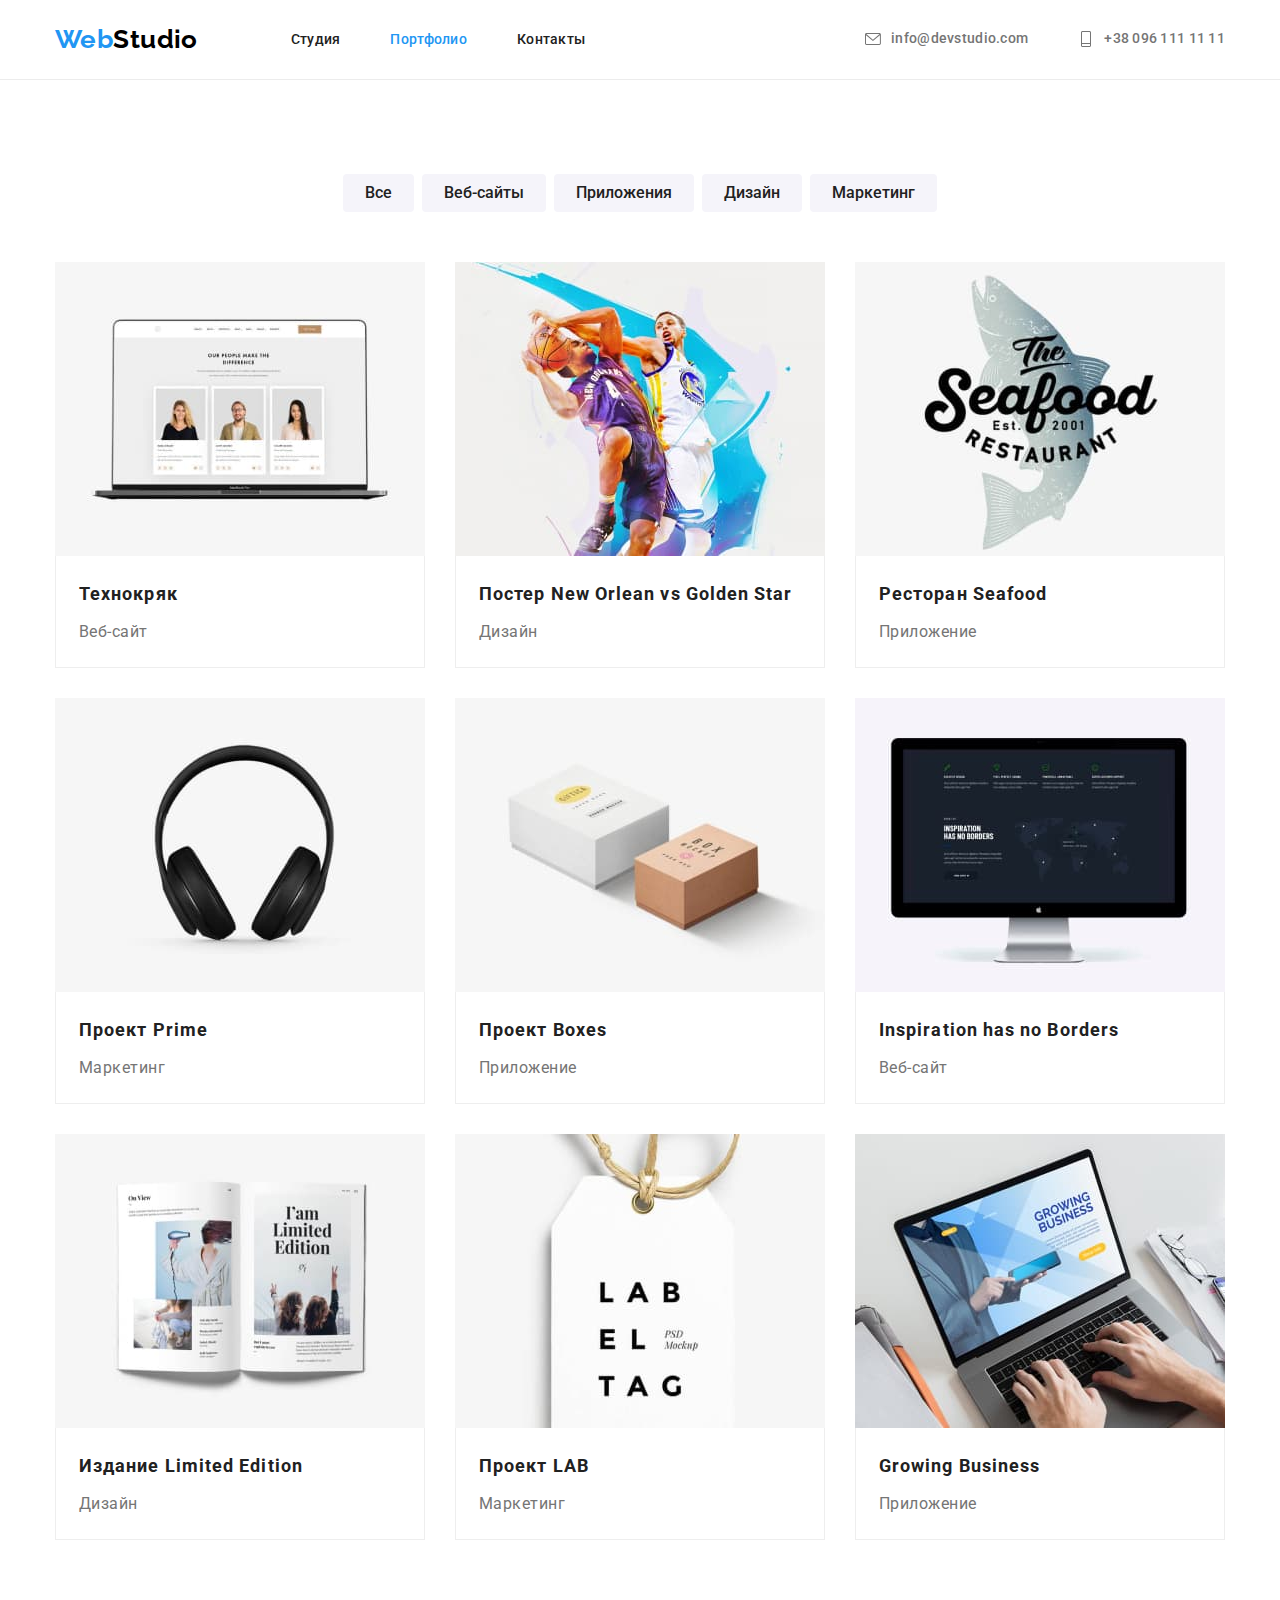
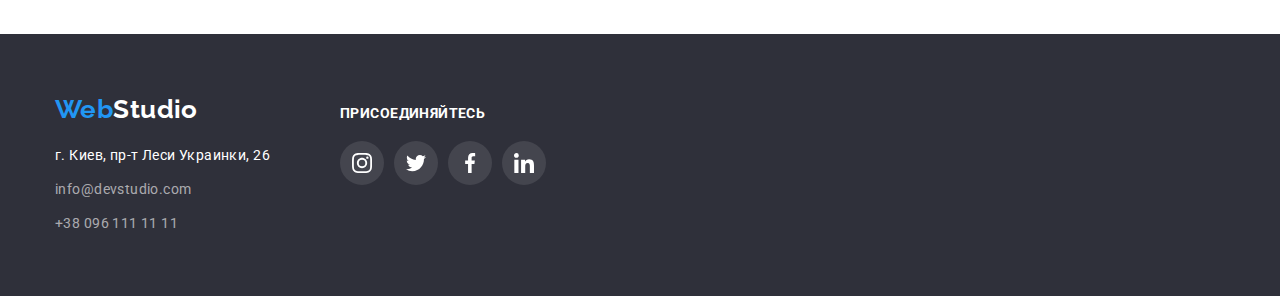
==== portfolio.html @ 7c113fb6 "Initial commit" ====
<!DOCTYPE html>
<html lang="ru">
  <head>
    <meta charset="UTF-8" />
    <meta http-equiv="X-UA-Compatible" content="IE=edge" />
    <meta name="viewport" content="width=device-width, initial-scale=1.0" />
    <title>Портфолио</title>
    <link
      rel="stylesheet"
      href="https://cdnjs.cloudflare.com/ajax/libs/modern-normalize/1.1.0/modern-normalize.min.css"
    />
    <link
      href="https://fonts.googleapis.com/css2?family=Raleway:wght@700&family=Roboto:wght@400;500;700;900&display=swap"
      rel="stylesheet"
    />
    <link rel="stylesheet" href="./css/style.css" />
  </head>
  <body>
    <!--шапка сайта-->
    <header class="hat">
      <div class="container header-container">
        <a href="" class="logo"><span>Web</span>Studio</a>
        <!--навигация-->
        <nav class="site-nav">
          <ul class="list">
            <li class="list-item">
              <a href="./index.html" class="link">Студия</a>
            </li>
            <li class="list-item">
              <a href="./portfolio.html" class="link selected-link"
                >Портфолио</a
              >
            </li>
            <li class="list-item">
              <a href="" class="link">Контакты</a>
            </li>
          </ul>
        </nav>
        <!--контакты-->
        <ul class="contacts list">
          <li class="items">
            <a href="mailto:info@devstudio.com" class="contact-link link">
              <svg class="contact-icon" width="16" height="16">
                <use href="./images/icons/symbol-defs.svg#mail"></use>
              </svg>
              info@devstudio.com</a
            >
          </li>
          <li class="items">
            <a href="tel:+380961111111" class="contact-link link">
              <svg class="contact-icon" width="16" height="16">
                <use href="./images/icons/symbol-defs.svg#phone"></use>
              </svg>
              +38 096 111 11 11</a
            >
          </li>
        </ul>
      </div>
    </header>
    <!-- уникальная секция контента-->
    <main>
      <section class="section">
        <div class="container">
          <!-- скрытый заголовок-->
          <h1 class="visually-hidden" aria-hidden="true" tabindex="-1">
            Портфолио
          </h1>
          <!-- фильтр робот-->
          <ul class="menu-list list">
            <li class="item"><button type="button" class="btm">Все</button></li>
            <li class="item">
              <button type="button" class="btm">Веб-сайты</button>
            </li>
            <li class="item">
              <button type="button" class="btm">Приложения</button>
            </li>
            <li class="item">
              <button type="button" class="btm">Дизайн</button>
            </li>
            <li class="item">
              <button type="button" class="btm">Маркетинг</button>
            </li>
          </ul>
          <!-- список робот -->
          <ul class="work-list list">
            <li class="work-item">
              <a href="" class="card link">
                <img
                  src="./images/gallery/web-site-tech.jpg"
                  alt="Cайт технохряк"
                  width="370"
                  height="294"
                />
                <div class="work-descr">
                  <h2 class="title">Технокряк</h2>
                  <p class="text">Веб-сайт</p>
                </div>
                <!-- <p class="description">Технокряк это современная площадка распространения коронавируса. Компании используют эту платформу для цифрового шпионажа и атак на защищённые сервера конкурентов.</p> -->
              </a>
            </li>
            <li class="work-item">
              <a href="" class="card link">
                <img
                  src="./images/gallery/poster.jpg"
                  alt="Постер New Orlean vs Golden Star"
                  width="370"
                  height="294"
                />
                <div class="work-descr">
                  <h2 class="title">Постер New Orlean vs Golden Star</h2>
                  <p class="text">Дизайн</p>
                </div>
                <!-- <p class="description">Технокряк это современная площадка распространения коронавируса. Компании используют эту платформу для цифрового шпионажа и атак на защищённые сервера конкурентов.</p> -->
              </a>
            </li>
            <li class="work-item">
              <a href="" class="card link">
                <img
                  src="./images/gallery/seafood.jpg"
                  alt="Ресторан Seafood"
                  width="370"
                  height="294"
                />
                <div class="work-descr">
                  <h2 class="title">Ресторан Seafood</h2>
                  <p class="text">Приложение</p>
                </div>
                <!-- <p class="description">Технокряк это современная площадка распространения коронавируса. Компании используют эту платформу для цифрового шпионажа и атак на защищённые сервера конкурентов.</p> -->
              </a>
            </li>
            <li class="work-item">
              <a href="" class="card link">
                <img
                  src="./images/gallery/prime.jpg"
                  alt="Проект прайм"
                  width="370"
                  height="294"
                />
                <div class="work-descr">
                  <h2 class="title">Проект Prime</h2>
                  <p class="text">Маркетинг</p>
                </div>
                <!-- <p class="description">Технокряк это современная площадка распространения коронавируса. Компании используют эту платформу для цифрового шпионажа и атак на защищённые сервера конкурентов.</p> -->
              </a>
            </li>
            <li class="work-item">
              <a href="" class="card link">
                <img
                  src="./images/gallery/boxes.jpg"
                  alt="Проект Boxes"
                  width="370"
                  height="294"
                />
                <div class="work-descr">
                  <h2 class="title">Проект Boxes</h2>
                  <p class="text">Приложение</p>
                </div>
                <!-- <p class="description">Технокряк это современная площадка распространения коронавируса. Компании используют эту платформу для цифрового шпионажа и атак на защищённые сервера конкурентов.</p> -->
              </a>
            </li>
            <li class="work-item">
              <a href="" class="card link">
                <img
                  src="./images/gallery/web-site-inspiration.jpg"
                  alt="Веб-сайт Inspiration"
                  width="370"
                  height="294"
                />
                <div class="work-descr">
                  <h2 class="title">Inspiration has no Borders</h2>
                  <p class="text">Веб-сайт</p>
                </div>
                <!-- <p class="description">Технокряк это современная площадка распространения коронавируса. Компании используют эту платформу для цифрового шпионажа и атак на защищённые сервера конкурентов.</p> -->
              </a>
            </li>
            <li class="work-item">
              <a href="" class="card link">
                <img
                  src="./images/gallery/limited-edition.jpg"
                  alt="развернутая книга"
                  width="370"
                  height="294"
                />
                <div class="work-descr">
                  <h2 class="title">Издание Limited Edition</h2>
                  <p class="text">Дизайн</p>
                </div>
                <!-- <p class="description">Технокряк это современная площадка распространения коронавируса. Компании используют эту платформу для цифрового шпионажа и атак на защищённые сервера конкурентов.</p> -->
              </a>
            </li>
            <li class="work-item">
              <a href="" class="card link">
                <img
                  src="./images/gallery/lab-el-tag.jpg"
                  alt="бирка с надписью LAB"
                  width="370"
                  height="294"
                />
                <div class="work-descr">
                  <h2 class="title">Проект LAB</h2>
                  <p class="text">Маркетинг</p>
                </div>
                <!-- <p class="description">Технокряк это современная площадка распространения коронавируса. Компании используют эту платформу для цифрового шпионажа и атак на защищённые сервера конкурентов.</p> -->
              </a>
            </li>
            <li class="work-item">
              <a href="" class="card link">
                <img
                  src="./images/gallery/aplication-growing-business.jpg"
                  alt="Руки на клавиатуре"
                  width="370"
                  height="294"
                />
                <div class="work-descr">
                  <h2 class="title">Growing Business</h2>
                  <p class="text">Приложение</p>
                </div>
                <!-- <p class="description">Технокряк это современная площадка распространения коронавируса. Компании используют эту платформу для цифрового шпионажа и атак на защищённые сервера конкурентов.</p> -->
              </a>
            </li>
          </ul>
        </div>
      </section>
    </main>
    <!--подвал-->
    <footer class="page-footer">
      <div class="container">
        <div class="address-container">
          <a href="" class="logo alt"><span>Web</span>Studio</a>
          <!--контакты-->
          <address>
            <ul class="contacts-list list">
              <li class="item">
                <a
                  href="https://goo.gl/maps/ko31hHhUW7KVigs66"
                  class="contact-item alt link"
                  >г. Киев, пр-т Леси Украинки, 26</a
                >
              </li>
              <li class="item">
                <a href="mailto:info@devstudio.com" class="contact-item link"
                  >info@devstudio.com</a
                >
              </li>
              <li class="item">
                <a href="tel:+380961111111" class="contact-item link"
                  >+38 096 111 11 11</a
                >
              </li>
            </ul>
          </address>
        </div>

        <div class="socialmedia-container">
          <h2 class="subtitle title">присоединяйтесь</h2>
          <ul class="socialmedia-list list">
            <li class="socialmedia-item">
              <a
                class="socialmedia-link link"
                href=""
                target="_blank"
                rel="noopener noreferrer"
                aria-label="instagram"
              >
                <svg class="footer-icon" width="20" height="20">
                  <use href="./images/icons/symbol-defs.svg#instagram"></use>
                </svg>
              </a>
            </li>
            <li class="socialmedia-item">
              <a
                class="socialmedia-link link"
                href=""
                target="_blank"
                rel="noopener noreferrer"
                aria-label="twitter"
              >
                <svg class="footer-icon" width="20" height="20">
                  <use href="./images/icons/symbol-defs.svg#twittter"></use>
                </svg>
              </a>
            </li>
            <li class="socialmedia-item">
              <a
                class="socialmedia-link link"
                href=""
                target="_blank"
                rel="noopener noreferrer"
                aria-label="facebook"
              >
                <svg class="footer-icon" width="20" height="20">
                  <use href="./images/icons/symbol-defs.svg#facebook"></use>
                </svg>
              </a>
            </li>
            <li class="socialmedia-item">
              <a
                class="socialmedia-link link"
                href=""
                target="_blank"
                rel="noopener noreferrer"
                aria-label="linkedin"
              >
                <svg class="footer-icon" width="20" height="20">
                  <use href="./images/icons/symbol-defs.svg#linkedin"></use>
                </svg>
              </a>
            </li>
          </ul>
        </div>
      </div>
    </footer>
  </body>
</html>
---- css/style.css ----
:root {
  --primary-color: #757575;
  --secondary-color: #212121;
  --accent-color: #2196f3;
  --primary-bg-t-color: #ffffff;
  --seconadary-bg-color: #2f303a;
  --logo-color-text: #000000;
  --alternative-bg-color: #f5f4fa;
}

/* 
   акцент цвет #2196F3
   фон в секции команда и некоторого текста #E5E5E5
   вторичный цвет фона ( футера и секции героев) #2F303A;
   цвет текста в лого: #000000;
   цвет текста заголовков #212121
   основной масив текста #757575;
   основной фон bg и текст контраста #FFFFFF;
   prymary font-family roboto 400,500,700,900
   logo ff Raleway 700 
   кнопка в секции герои при ховере #188CE8
*/

/* ======================================================================================================================================================== */
/*  глобальные стили боди */

body {
  color: var(--primary-color);
  font-family: "Roboto", sans-serif;
  font-style: normal;
  font-weight: 400;
  font-size: 14px;
  line-height: 1.14;
  letter-spacing: 0.03em;
  background-color: var(--primary-bg-t-color);
}

.container {
  width: 1200px;
  margin-left: auto;
  margin-right: auto;
  padding: 0 15px;
}

.list {
  list-style: none;
  margin-top: 0px;
  margin-bottom: 0px;
  padding-left: 0px;
}

.link {
  display: block;
  color: currentColor;
  margin: 0;
  text-decoration: none;
}

.text,
.title {
  margin-top: 0;
  margin-bottom: 0;
}

/* утилита для картинок */
img {
  display: block;
  max-width: 100%;
  height: auto;
}

/* .visually-hidden */
.visually-hidden {
  position: absolute;
  white-space: nowrap;
  width: 1px;
  height: 1px;
  overflow: hidden;
  border: 0;
  padding: 0;
  clip: rect(0 0 0 0);
  clip-path: inset(50%);
  margin: -1px;
}

/*====================================================================================================================================================== */

/* шапка сайта */

.hat {
  border-bottom: 1px solid #ececec;
}

.header-container {
  display: flex;
  justify-content: center;
  align-items: center;
}

/* логотип */

.logo {
  display: block;
  font-family: "Raleway", sans-serif;
  font-weight: 700;
  font-size: 26px;
  line-height: 1.19;
  text-decoration: none;
  color: var(--logo-color-text);
  margin-right: 93px;
}

.logo:hover,
.logo:focus {
  color: var(--primary-color);
}

.logo > span {
  color: var(--accent-color);
}

/* site-nav */

.site-nav .list {
  display: flex;
}

.site-nav .link {
  display: block;
  color: var(--secondary-color);
  font-weight: 500;
  letter-spacing: 0.02em;
  text-decoration: none;
  padding-top: 32px;
  padding-bottom: 31px;
}

.list .list-item:not(:last-child) {
  margin-right: 50px;
}

.site-nav .selected-link {
  color: var(--accent-color);
}

.site-nav .link:hover,
.site-nav .link:focus {
  color: var(--accent-color);
}

/* header contacts */

.contacts {
  display: flex;
  margin-left: auto;
}

.contact-link {
  display: flex;
  align-items: center;
  font-weight: 500;
  letter-spacing: 0.02em;
  /* color: var(--primary-color); */
}

.contact-icon {
  width: 16px;
  height: 16px;
  display: inline-block;
  margin-left: auto;
  fill: currentColor;
  margin-right: 10px;
}

.contact-link:hover,
.contact-link:focus {
  color: var(--accent-color);
}

/* .contact-item:hover .icon,
.contact-item:focus .icon {
   color: var(--accent-color);
} */

.contacts .items:not(:last-child) {
  margin-right: 50px;
}

/* ------------------------------------------------------------------------ */

/* sections */

.section {
  padding-top: 94px;
  padding-bottom: 94px;
}

.section-title {
  margin-top: 0px;
  margin-bottom: 50px;
  font-weight: 700;
  font-size: 36px;
  line-height: 1.17;
  text-align: center;
  color: var(--secondary-color);
}

/* фон секций герои и футер */

.page-footer {
  background-color: var(--seconadary-bg-color);
}

/* герои  */
.hero {
  max-width: 1600px;
  margin-left: auto;
  margin-right: auto;
  padding-top: 200px;
  padding-bottom: 200px;

  background-image: linear-gradient(
      to top,
      rgba(47, 48, 58, 0.4),
      rgba(47, 48, 58, 0.4)
    ),
    url(../images/hero/hero.jpg);
  background-color: var(--seconadary-bg-color);
  background-position: center;
  background-size: cover;
  text-align: center;
  background-repeat: no-repeat;
}

.hero-title {
  max-width: 696px;
  margin-right: auto;
  margin-left: auto;
  margin-bottom: 30px;
  font-weight: 900;
  font-size: 44px;
  line-height: 1.36;
  text-align: center;
  letter-spacing: 0.06em;
  text-transform: uppercase;
  color: var(--primary-bg-t-color);
}

/* заголовок имеет дефолтные стили браузера, по этмоу нужно переопределить явно */

.features-list {
  display: flex;
  width: 1170px;
}

.features-list .list-item {
  width: calc((100% - 90px) / 4);
}

.features-list .list-item:not(:last-child) {
  margin-right: 30px;
}

.features-icon {
  display: inline-block;
  width: 70px;
  height: 70px;
}
.canvas {
  width: 270px;
  height: 120px;
  display: flex;
  justify-content: center;
  align-items: center;
  background-color: #f5f4fa;
  margin-bottom: 30px;
  border-radius: 4px;
}

.features-list .title {
  margin-bottom: 10px;
  font-weight: 700;
  font-size: 14px;
  line-height: 1.14;
  text-transform: uppercase;
  color: var(--secondary-color);
}

.features-list .text {
  line-height: 1.71;
}

/* преимущества */

.section-advance {
  padding-bottom: 47px;
}

/* чем мы занимаемся  */

.section-occupation {
  padding-top: 47px;
}

.occupation-list {
  display: flex;
}

.occupation-list .item:not(:last-child) {
  margin-right: 30px;
}

/* наша команда */

.team-list {
  display: flex;
  text-align: center;
}

.team-descr {
  padding: 30px 10px;
}

.team-list .team-item:not(:last-child) {
  margin-right: 30px;
}

.team {
  background-color: var(--alternative-bg-color);
}

.list .team-item {
  background-color: var(--primary-bg-t-color);
  box-shadow: 0px 1px 3px rgba(0, 0, 0, 0.12), 0px 1px 1px rgba(0, 0, 0, 0.14),
    0px 2px 1px rgba(0, 0, 0, 0.2);
  border-radius: 0px 0px 4px 4px;
}

/* socialmedia */

.socialmedia-list {
  display: flex;
  justify-content: center;
  align-items: baseline;
}

.socialmedia-item {
  border-radius: 50%;
}

.list .socialmedia-item:not(:last-child) {
  margin-right: 10px;
}

.socialmedia-link {
  display: flex;
  justify-content: center;
  align-items: center;
  width: 44px;
  height: 44px;
  color: #afb1b8;
  border-radius: 50%;
}

.socialmedia-icon {
  display: block;
  width: 20px;
  height: 20px;
  fill: currentColor;
}

.socialmedia-link:hover,
.socialmedia-link:focus {
  color: var(--primary-bg-t-color);
  background-color: #188ce8;
}

.list .socialmedia-item:not(:last-child) {
  margin-right: 10px;
}

.section .team-title {
  margin-top: 0;
  margin-bottom: 10px;
  font-weight: 500;
  font-size: 16px;
  line-height: 1.19;
  color: var(--secondary-color);
}
.section .team-text {
  font-size: 16px;
  line-height: 1.19;
  margin-bottom: 16px;
}

/* ============================================================================================================================================================ */

/* client */

.client-list {
  display: flex;
}

.client-link {
  display: flex;
  justify-content: center;
  align-items: center;
  width: 170px;
  height: 92px;
  border: 1px solid #afb1b8;
  border-radius: 4px;
  color: #afb1b8;
}

.client-item:not(:last-child) {
  margin-right: 30px;
}

.client-icon {
  display: block;
  width: 106px;
  height: 60px;
  fill: currentColor;
}

.client-link:hover,
.client-link:focus {
  border: 1px solid #2196f3;
  color: #2196f3;
}

/* футер */

.page-footer {
  padding-top: 60px;
  padding-bottom: 60px;
}

.page-footer .container {
  display: flex;
  align-items: baseline;
}

.address-container {
  margin-right: 70px;
}

.page-footer .logo {
  margin-bottom: 20px;
  margin-right: 0;
  display: block;
}

.page-footer .contact-item {
  font-weight: 400;
  font-style: normal;
  line-height: 1.71;
  color: rgba(255, 255, 255, 0.6);
}

.page-footer .alt {
  color: var(--primary-bg-t-color);
  font-style: normal;
}

.contacts-list > .item:not(:last-child) {
  display: block;
  margin-bottom: 10px;
}

.page-footer .contact-item:hover,
.page-footer .contact-item:focus {
  color: var(--accent-color);
}

.logo.alt:hover,
.logo.alt:focus {
  color: var(--accent-color);
}

.logo.alt > span:hover,
.logo.alt > span:focus {
  color: var(--primary-color);
}

/* section with socialmedia link */

.subtitle {
  font-weight: 700;
  font-size: 14px;
  line-height: 1.14;
  letter-spacing: 0.03em;
  text-transform: uppercase;
  color: var(--primary-bg-t-color);
  margin-bottom: 20px;
}

.page-footer .socialmedia-item {
  background-color: rgba(255, 255, 255, 0.1);
}
.footer-icon {
  display: block;
  width: 20px;
  height: 20px;
  fill: var(--primary-bg-t-color);
}

.socialmedia-item:hover,
.socialmedia-item:focus {
  background-color: #188ce8;
}

/* ------------------------------------------------------------------------------------------------------------------------------------------------------ */
/* кнопка  "героев"*/

.button {
  padding: 10px 32px;
  font-family: inherit;
  font-weight: 700;
  font-size: 16px;
  line-height: 1.87;
  letter-spacing: 0.06em;
  color: var(--primary-bg-t-color);
  background: var(--accent-color);
  border-radius: 4px;
  cursor: pointer;
  border: none;
}

.button:hover,
.button:focus {
  color: var(--primary-bg-t-color);
  background-color: #188ce8;
  box-shadow: 0px 4px 4px rgba(0, 0, 0, 0.15);
}

/* ====================================================================================================================================================================================================================================== */

/* портофолио */

.portfolio-title {
  margin: 0px;
}

/* меню кнопок */

.menu-list {
  display: flex;
  justify-content: center;
  margin-bottom: 50px;
}

.menu-list .item:not(:last-child) {
  margin-right: 8px;
}

/* примеры робот */

.work-list {
  display: flex;
  flex-wrap: wrap;
}

.work-item {
  width: calc((100% - 60px) / 3);
}

.card:hover,
.card:focus {
  box-shadow: 0px 1px 1px rgba(0, 0, 0, 0.12), 0px 4px 4px rgba(0, 0, 0, 0.06),
    1px 4px 6px rgba(0, 0, 0, 0.16);
}

.work-item:not(:nth-child(3n)) {
  margin-right: 30px;
}
.work-item:not(:nth-last-child(-n + 3)) {
  margin-bottom: 30px;
}

.work-descr {
  padding: 20px 23px;
  border: 1px solid #eeeeee;
  border-top: none;
}

.card .title {
  margin-bottom: 5px;
  font-weight: 700;
  font-size: 18px;
  line-height: 2;
  letter-spacing: 0.06em;
  color: var(--secondary-color);
}

.card .text {
  font-size: 16px;
  line-height: 1.87;
  letter-spacing: 0.03em;
  color: var(--primary-color);
}

/* .card .description {
   font-size: 18px;
   line-height: 1.56;
   letter-spacing: 0.03em;
   color: var(--primary-bg-t-color);
   background-color: rgba(33, 150, 243, 0.9);
} */

/* ---------------------------------------------------------------------------------------------------------------------------------------------------------------------- */

/* кнопки радио в портфолио*/

.btm {
  padding: 6px 22px;
  display: inline-block;
  font-weight: 500;
  font-size: 16px;
  line-height: 1.62;
  color: var(--secondary-color);
  background-color: var(--alternative-bg-color);
  border-radius: 4px;
  border: none;
  cursor: pointer;
}

.btm:hover,
.btm:focus {
  color: var(--primary-bg-t-color);
  background-color: var(--accent-color);
  box-shadow: 0px 3px 1px rgba(0, 0, 0, 0.1), 0px 1px 2px rgba(0, 0, 0, 0.08),
    0px 2px 2px rgba(0, 0, 0, 0.12);
}

/* ---------------------------------------------------------------------------------------------------------------------------------------------------------- */
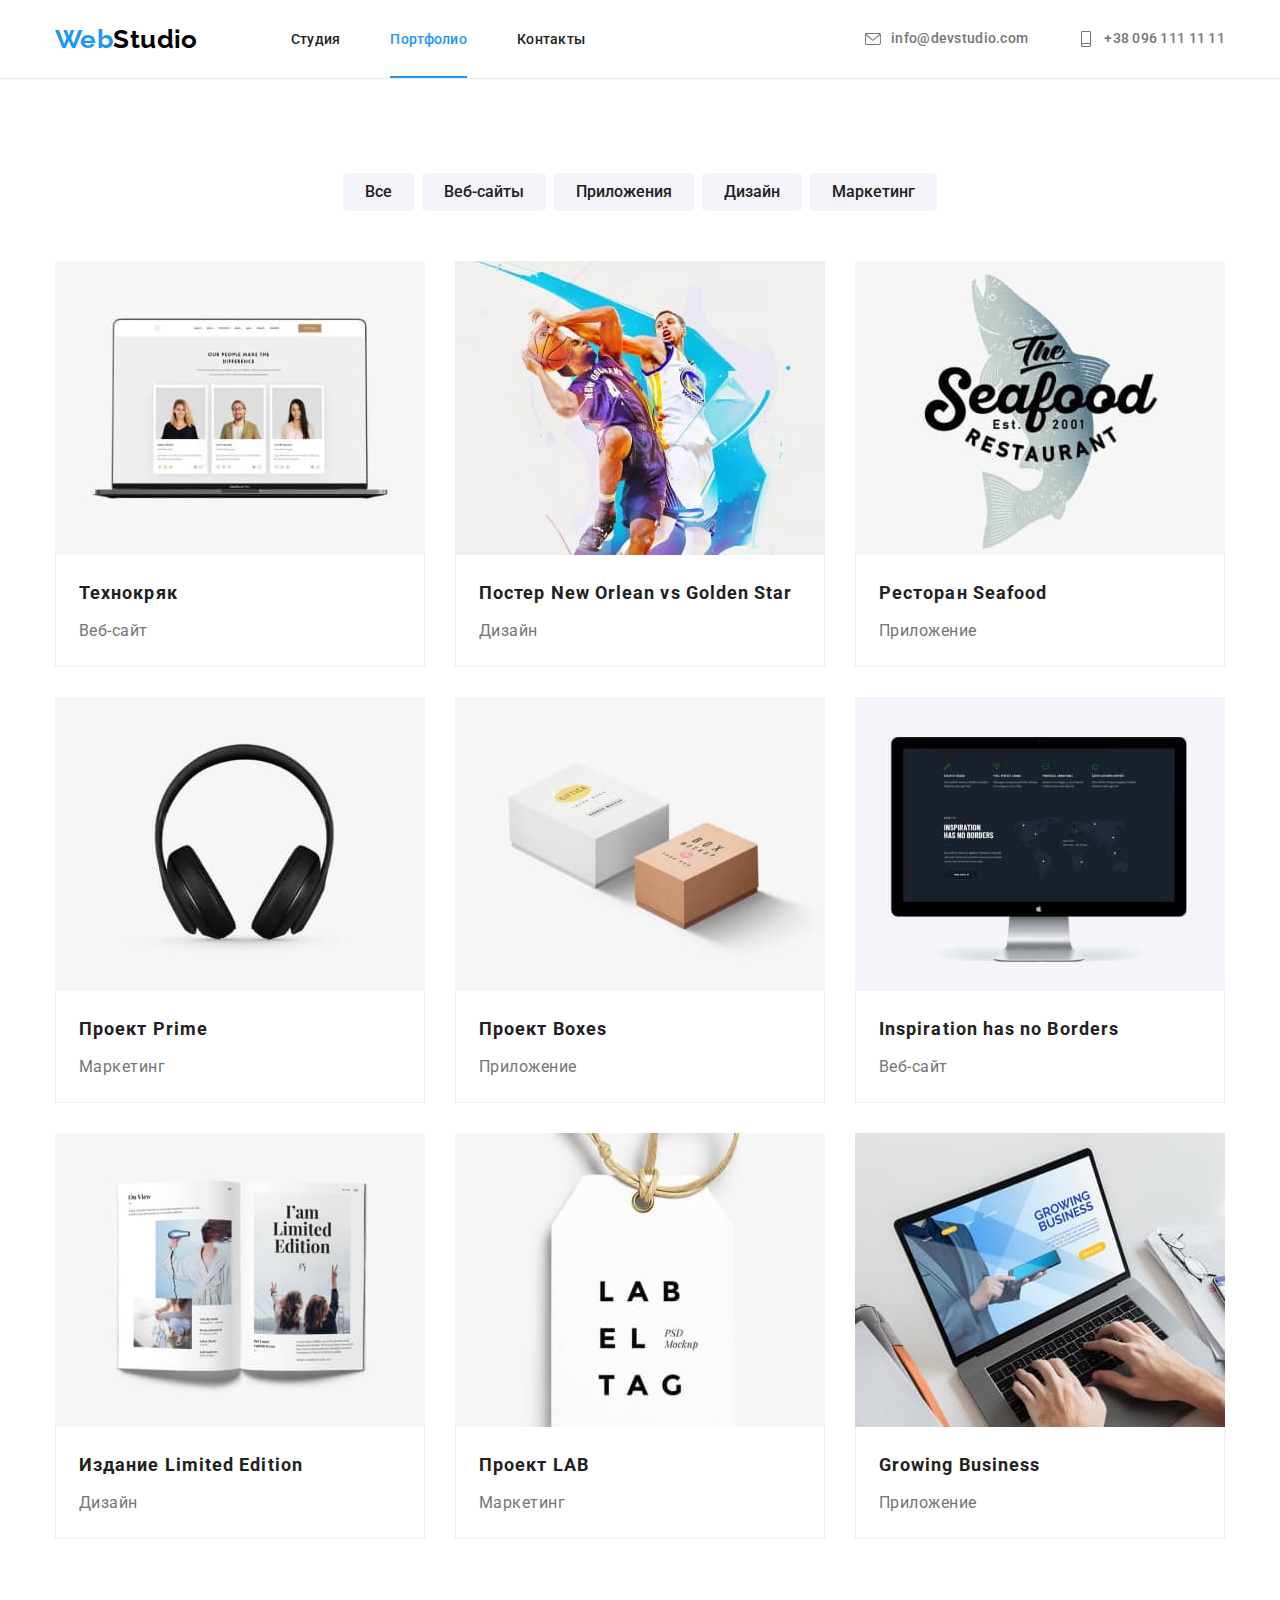
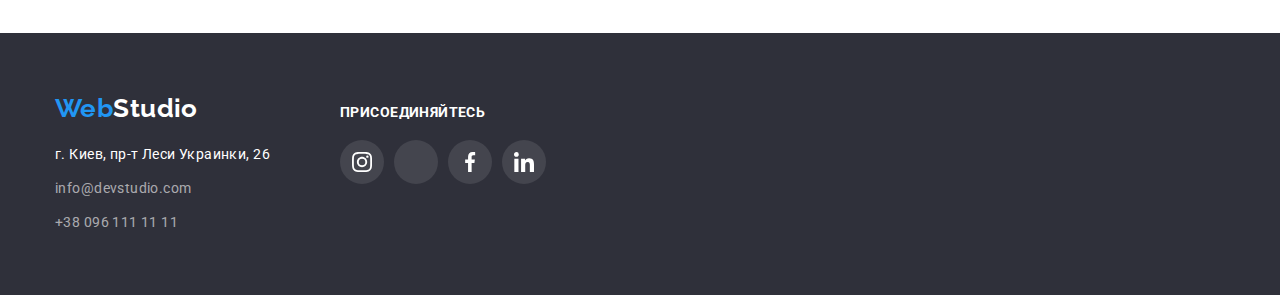
==== commit 884a89ce: "дз5" ====
--- a/portfolio.html
+++ b/portfolio.html
@@ -22,16 +22,16 @@
         <a href="" class="logo"><span>Web</span>Studio</a>
         <!--навигация-->
         <nav class="site-nav">
-          <ul class="list">
-            <li class="list-item">
+          <ul class="navigation-list list">
+            <li class="navigation-item">
               <a href="./index.html" class="link">Студия</a>
             </li>
-            <li class="list-item">
+            <li class="navigation-item selected-item">
               <a href="./portfolio.html" class="link selected-link"
                 >Портфолио</a
               >
             </li>
-            <li class="list-item">
+            <li class="navigation-item">
               <a href="" class="link">Контакты</a>
             </li>
           </ul>
@@ -85,137 +85,164 @@
           <ul class="work-list list">
             <li class="work-item">
               <a href="" class="card link">
-                <img
+                <div class="overlay">
+                  <img
                   src="./images/gallery/web-site-tech.jpg"
                   alt="Cайт технохряк"
                   width="370"
                   height="294"
                 />
+                  <p class="overlay-description">Технокряк это современная площадка распространения коронавируса. Компании используют эту платформу для цифрового шпионажа и атак на защищённые сервера конкурентов.</p>
+                </div>
                 <div class="work-descr">
                   <h2 class="title">Технокряк</h2>
                   <p class="text">Веб-сайт</p>
                 </div>
-                <!-- <p class="description">Технокряк это современная площадка распространения коронавируса. Компании используют эту платформу для цифрового шпионажа и атак на защищённые сервера конкурентов.</p> -->
-              </a>
-            </li>
-            <li class="work-item">
-              <a href="" class="card link">
-                <img
+                
+              </a>
+            </li>
+            <li class="work-item">
+              <a href="" class="card link">
+                <div class="overlay">
+                  <img
                   src="./images/gallery/poster.jpg"
                   alt="Постер New Orlean vs Golden Star"
                   width="370"
                   height="294"
                 />
+                  <p class="overlay-description">Технокряк это современная площадка распространения коронавируса. Компании используют эту платформу для цифрового шпионажа и атак на защищённые сервера конкурентов.</p>
+                </div>
                 <div class="work-descr">
                   <h2 class="title">Постер New Orlean vs Golden Star</h2>
                   <p class="text">Дизайн</p>
                 </div>
-                <!-- <p class="description">Технокряк это современная площадка распространения коронавируса. Компании используют эту платформу для цифрового шпионажа и атак на защищённые сервера конкурентов.</p> -->
-              </a>
-            </li>
-            <li class="work-item">
-              <a href="" class="card link">
-                <img
+                
+              </a>
+            </li>
+            <li class="work-item">
+              <a href="" class="card link">
+                <div class="overlay">
+                  <img
                   src="./images/gallery/seafood.jpg"
                   alt="Ресторан Seafood"
                   width="370"
                   height="294"
                 />
+                  <p class="overlay-description">Технокряк это современная площадка распространения коронавируса. Компании используют эту платформу для цифрового шпионажа и атак на защищённые сервера конкурентов.</p>
+                </div>
                 <div class="work-descr">
                   <h2 class="title">Ресторан Seafood</h2>
                   <p class="text">Приложение</p>
                 </div>
-                <!-- <p class="description">Технокряк это современная площадка распространения коронавируса. Компании используют эту платформу для цифрового шпионажа и атак на защищённые сервера конкурентов.</p> -->
-              </a>
-            </li>
-            <li class="work-item">
-              <a href="" class="card link">
-                <img
+                
+              </a>
+            </li>
+            <li class="work-item">
+              <a href="" class="card link">
+                <div class="overlay">
+                  <img
                   src="./images/gallery/prime.jpg"
                   alt="Проект прайм"
                   width="370"
                   height="294"
                 />
+                  <p class="overlay-description">Технокряк это современная площадка распространения коронавируса. Компании используют эту платформу для цифрового шпионажа и атак на защищённые сервера конкурентов.</p>
+                </div>
                 <div class="work-descr">
                   <h2 class="title">Проект Prime</h2>
                   <p class="text">Маркетинг</p>
                 </div>
-                <!-- <p class="description">Технокряк это современная площадка распространения коронавируса. Компании используют эту платформу для цифрового шпионажа и атак на защищённые сервера конкурентов.</p> -->
-              </a>
-            </li>
-            <li class="work-item">
-              <a href="" class="card link">
-                <img
+                
+              </a>
+            </li>
+            <li class="work-item">
+              <a href="" class="card link">
+                <div class="overlay">
+                  <img
                   src="./images/gallery/boxes.jpg"
                   alt="Проект Boxes"
                   width="370"
                   height="294"
                 />
+                <p class="overlay-description">Технокряк это современная площадка распространения коронавируса. Компании используют эту платформу для цифрового шпионажа и атак на защищённые сервера конкурентов.</p>
+                </div>
                 <div class="work-descr">
                   <h2 class="title">Проект Boxes</h2>
                   <p class="text">Приложение</p>
                 </div>
-                <!-- <p class="description">Технокряк это современная площадка распространения коронавируса. Компании используют эту платформу для цифрового шпионажа и атак на защищённые сервера конкурентов.</p> -->
-              </a>
-            </li>
-            <li class="work-item">
-              <a href="" class="card link">
-                <img
+                
+              </a>
+            </li>
+            <li class="work-item">
+              <a href="" class="card link">
+                <div class="overlay">
+                  <img
                   src="./images/gallery/web-site-inspiration.jpg"
                   alt="Веб-сайт Inspiration"
                   width="370"
                   height="294"
                 />
+                <p class="overlay-description">Технокряк это современная площадка распространения коронавируса. Компании используют эту платформу для цифрового шпионажа и атак на защищённые сервера конкурентов.</p>
+                </div>
                 <div class="work-descr">
                   <h2 class="title">Inspiration has no Borders</h2>
                   <p class="text">Веб-сайт</p>
                 </div>
-                <!-- <p class="description">Технокряк это современная площадка распространения коронавируса. Компании используют эту платформу для цифрового шпионажа и атак на защищённые сервера конкурентов.</p> -->
-              </a>
-            </li>
-            <li class="work-item">
-              <a href="" class="card link">
-                <img
+                
+              </a>
+            </li>
+            <li class="work-item">
+              <a href="" class="card link">
+                <div class="overlay">
+                  <img
                   src="./images/gallery/limited-edition.jpg"
                   alt="развернутая книга"
                   width="370"
                   height="294"
                 />
+                <p class="overlay-description">Технокряк это современная площадка распространения коронавируса. Компании используют эту платформу для цифрового шпионажа и атак на защищённые сервера конкурентов.</p>
+                </div>
                 <div class="work-descr">
                   <h2 class="title">Издание Limited Edition</h2>
                   <p class="text">Дизайн</p>
                 </div>
-                <!-- <p class="description">Технокряк это современная площадка распространения коронавируса. Компании используют эту платформу для цифрового шпионажа и атак на защищённые сервера конкурентов.</p> -->
-              </a>
-            </li>
-            <li class="work-item">
-              <a href="" class="card link">
-                <img
+                
+              </a>
+            </li>
+            <li class="work-item">
+              <a href="" class="card link">
+                <div class="overlay">
+                  <img
                   src="./images/gallery/lab-el-tag.jpg"
                   alt="бирка с надписью LAB"
                   width="370"
                   height="294"
                 />
+                <p class="overlay-description">Технокряк это современная площадка распространения коронавируса. Компании используют эту платформу для цифрового шпионажа и атак на защищённые сервера конкурентов.</p>
+                </div>
                 <div class="work-descr">
                   <h2 class="title">Проект LAB</h2>
                   <p class="text">Маркетинг</p>
                 </div>
-                <!-- <p class="description">Технокряк это современная площадка распространения коронавируса. Компании используют эту платформу для цифрового шпионажа и атак на защищённые сервера конкурентов.</p> -->
-              </a>
-            </li>
-            <li class="work-item">
-              <a href="" class="card link">
-                <img
+                
+              </a>
+            </li>
+            <li class="work-item">
+              <a href="" class="card link">
+                <div class="overlay">
+                  <img
                   src="./images/gallery/aplication-growing-business.jpg"
                   alt="Руки на клавиатуре"
                   width="370"
                   height="294"
                 />
+                <p class="overlay-description">Технокряк это современная площадка распространения коронавируса. Компании используют эту платформу для цифрового шпионажа и атак на защищённые сервера конкурентов.</p>
+                </div>
                 <div class="work-descr">
                   <h2 class="title">Growing Business</h2>
                   <p class="text">Приложение</p>
                 </div>
-                <!-- <p class="description">Технокряк это современная площадка распространения коронавируса. Компании используют эту платформу для цифрового шпионажа и атак на защищённые сервера конкурентов.</p> -->
+                
               </a>
             </li>
           </ul>
--- a/css/style.css
+++ b/css/style.css
@@ -34,6 +34,22 @@
   letter-spacing: 0.03em;
   background-color: var(--primary-bg-t-color);
 }
+/* sections */
+
+.section {
+  padding-top: 94px;
+  padding-bottom: 94px;
+}
+
+.section-title {
+  margin-top: 0px;
+  margin-bottom: 50px;
+  font-weight: 700;
+  font-size: 36px;
+  line-height: 1.17;
+  text-align: center;
+  color: var(--secondary-color);
+}
 
 .container {
   width: 1200px;
@@ -108,6 +124,7 @@
   text-decoration: none;
   color: var(--logo-color-text);
   margin-right: 93px;
+  transition: color 250ms cubic-bezier(0.4, 0, 0.2, 1);
 }
 
 .logo:hover,
@@ -121,7 +138,7 @@
 
 /* site-nav */
 
-.site-nav .list {
+.navigation-list {
   display: flex;
 }
 
@@ -132,15 +149,31 @@
   letter-spacing: 0.02em;
   text-decoration: none;
   padding-top: 32px;
-  padding-bottom: 31px;
-}
-
-.list .list-item:not(:last-child) {
+  padding-bottom: 30px;
+  transition: color 250ms cubic-bezier(0.4, 0, 0.2, 1);
+}
+
+.navigation-item:not(:last-child) {
   margin-right: 50px;
 }
 
-.site-nav .selected-link {
+.selected-item {
+  position: relative;
+}
+
+.selected-link.link {
   color: var(--accent-color);
+}
+
+.selected-link::after {
+  content: "";
+  position: absolute;
+  bottom: 0;
+  left: 0;
+  display: block;
+  width: 100%;
+  height: 2px;
+  background-color: var(--accent-color);
 }
 
 .site-nav .link:hover,
@@ -160,6 +193,7 @@
   align-items: center;
   font-weight: 500;
   letter-spacing: 0.02em;
+  transition: color 250ms cubic-bezier(0.4, 0, 0.2, 1);
   /* color: var(--primary-color); */
 }
 
@@ -177,11 +211,6 @@
   color: var(--accent-color);
 }
 
-/* .contact-item:hover .icon,
-.contact-item:focus .icon {
-   color: var(--accent-color);
-} */
-
 .contacts .items:not(:last-child) {
   margin-right: 50px;
 }
@@ -189,11 +218,6 @@
 /* ------------------------------------------------------------------------ */
 
 /* sections */
-
-.section {
-  padding-top: 94px;
-  padding-bottom: 94px;
-}
 
 .section-title {
   margin-top: 0px;
@@ -306,8 +330,26 @@
   display: flex;
 }
 
-.occupation-list .item:not(:last-child) {
+.occupation-item:not(:last-child) {
   margin-right: 30px;
+}
+
+.occupation-item {
+  position: relative;
+}
+
+.occupation-label {
+  position: absolute;
+  bottom: 0;
+  left: 0;
+  width: 100%;
+  margin: 0;
+  padding: 27px 15px;
+  font-weight: 700;
+  text-align: center;
+  text-transform: uppercase;
+  color: var(--primary-bg-t-color);
+  background-color: rgba(47, 48, 58, 0.8);
 }
 
 /* наша команда */
@@ -360,6 +402,8 @@
   height: 44px;
   color: #afb1b8;
   border-radius: 50%;
+  transition: color 250ms cubic-bezier(0.4, 0, 0.2, 1),
+    background-color 250ms cubic-bezier(0.4, 0, 0.2, 1);
 }
 
 .socialmedia-icon {
@@ -410,6 +454,8 @@
   border: 1px solid #afb1b8;
   border-radius: 4px;
   color: #afb1b8;
+  transition: color 250ms cubic-bezier(0.4, 0, 0.2, 1),
+    border 250ms cubic-bezier(0.4, 0, 0.2, 1);
 }
 
 .client-item:not(:last-child) {
@@ -456,11 +502,13 @@
   font-style: normal;
   line-height: 1.71;
   color: rgba(255, 255, 255, 0.6);
+  transition: color 250ms cubic-bezier(0.4, 0, 0.2, 1);
 }
 
 .page-footer .alt {
   color: var(--primary-bg-t-color);
   font-style: normal;
+  transition: color 250ms cubic-bezier(0.4, 0, 0.2, 1);
 }
 
 .contacts-list > .item:not(:last-child) {
@@ -521,10 +569,14 @@
   line-height: 1.87;
   letter-spacing: 0.06em;
   color: var(--primary-bg-t-color);
-  background: var(--accent-color);
+  background-color: var(--accent-color);
+  box-shadow: none;
   border-radius: 4px;
   cursor: pointer;
   border: none;
+  transition: color 250ms cubic-bezier(0.4, 0, 0.2, 1),
+    background-color 250ms cubic-bezier(0.4, 0, 0.2, 1),
+    box-shadow 250ms cubic-bezier(0.4, 0, 0.2, 1);
 }
 
 .button:hover,
@@ -563,6 +615,10 @@
 
 .work-item {
   width: calc((100% - 60px) / 3);
+}
+
+.card {
+  transition: box-shadow 250ms cubic-bezier(0.4, 0, 0.2, 1);
 }
 
 .card:hover,
@@ -599,14 +655,31 @@
   letter-spacing: 0.03em;
   color: var(--primary-color);
 }
-
-/* .card .description {
-   font-size: 18px;
-   line-height: 1.56;
-   letter-spacing: 0.03em;
-   color: var(--primary-bg-t-color);
-   background-color: rgba(33, 150, 243, 0.9);
-} */
+/* ==============================================================================================================overlay============================================== */
+.overlay {
+  position: relative;
+  overflow: hidden;
+}
+
+.overlay-description {
+  position: absolute;
+  top: 0;
+  left: 0;
+  width: 100%;
+  height: 100%;
+  margin: 0;
+  padding: 63px 24px;
+  font-size: 18px;
+  line-height: 1.56;
+  color: var(--primary-bg-t-color);
+  background-color: rgba(33, 150, 243, 0.9);
+  transform: translateY(100%);
+  transition: transform 250ms cubic-bezier(0.4, 0, 0.2, 1);
+}
+
+.card.link:hover .overlay-description {
+  transform: translateY(0);
+}
 
 /* ---------------------------------------------------------------------------------------------------------------------------------------------------------------------- */
 
@@ -623,6 +696,9 @@
   border-radius: 4px;
   border: none;
   cursor: pointer;
+  transition: color 250ms cubic-bezier(0.4, 0, 0.2, 1),
+    background-color 250ms cubic-bezier(0.4, 0, 0.2, 1),
+    box-shadow 250ms cubic-bezier(0.4, 0, 0.2, 1);
 }
 
 .btm:hover,
@@ -634,3 +710,53 @@
 }
 
 /* ---------------------------------------------------------------------------------------------------------------------------------------------------------- */
+/* =====================modal-window=================================== */
+.back-drop {
+  position: fixed;
+  top: 0;
+  left: 0;
+  width: 100%;
+  height: 100%;
+  background-color: rgba(0, 0, 0, 0.2);
+}
+
+.back-drop.is-hidden {
+  opacity: 0;
+  pointer-events: none;
+}
+
+.modal {
+  position: absolute;
+  top: 50%;
+  left: 50%;
+  transform: translate(-50%, -50%);
+  width: 528px;
+  height: 581px;
+  background-color: var(--primary-bg-t-color);
+  box-shadow: 0px 1px 3px rgba(0, 0, 0, 0.12), 0px 1px 1px rgba(0, 0, 0, 0.14), 0px 2px 1px rgba(0, 0, 0, 0.2);
+border-radius: 4px;
+}
+.close-btn {
+  position: absolute;
+  top: 14px;
+  right: 14px;
+  display: flex;
+  justify-content: center;
+  align-items: center;
+  width: 30px;
+  height: 30px;
+  border-radius: 50%;
+  border: 1px solid rgba(0, 0, 0, 0.1);
+  background-color: var(--primary-bg-t-color);
+}
+
+.close-icon {
+  fill: currentColor;
+}
+
+.close-btn:hover .close-btn, 
+.close-btn:focus .close-btn {
+  color: var(--accent-color);
+}
+
+
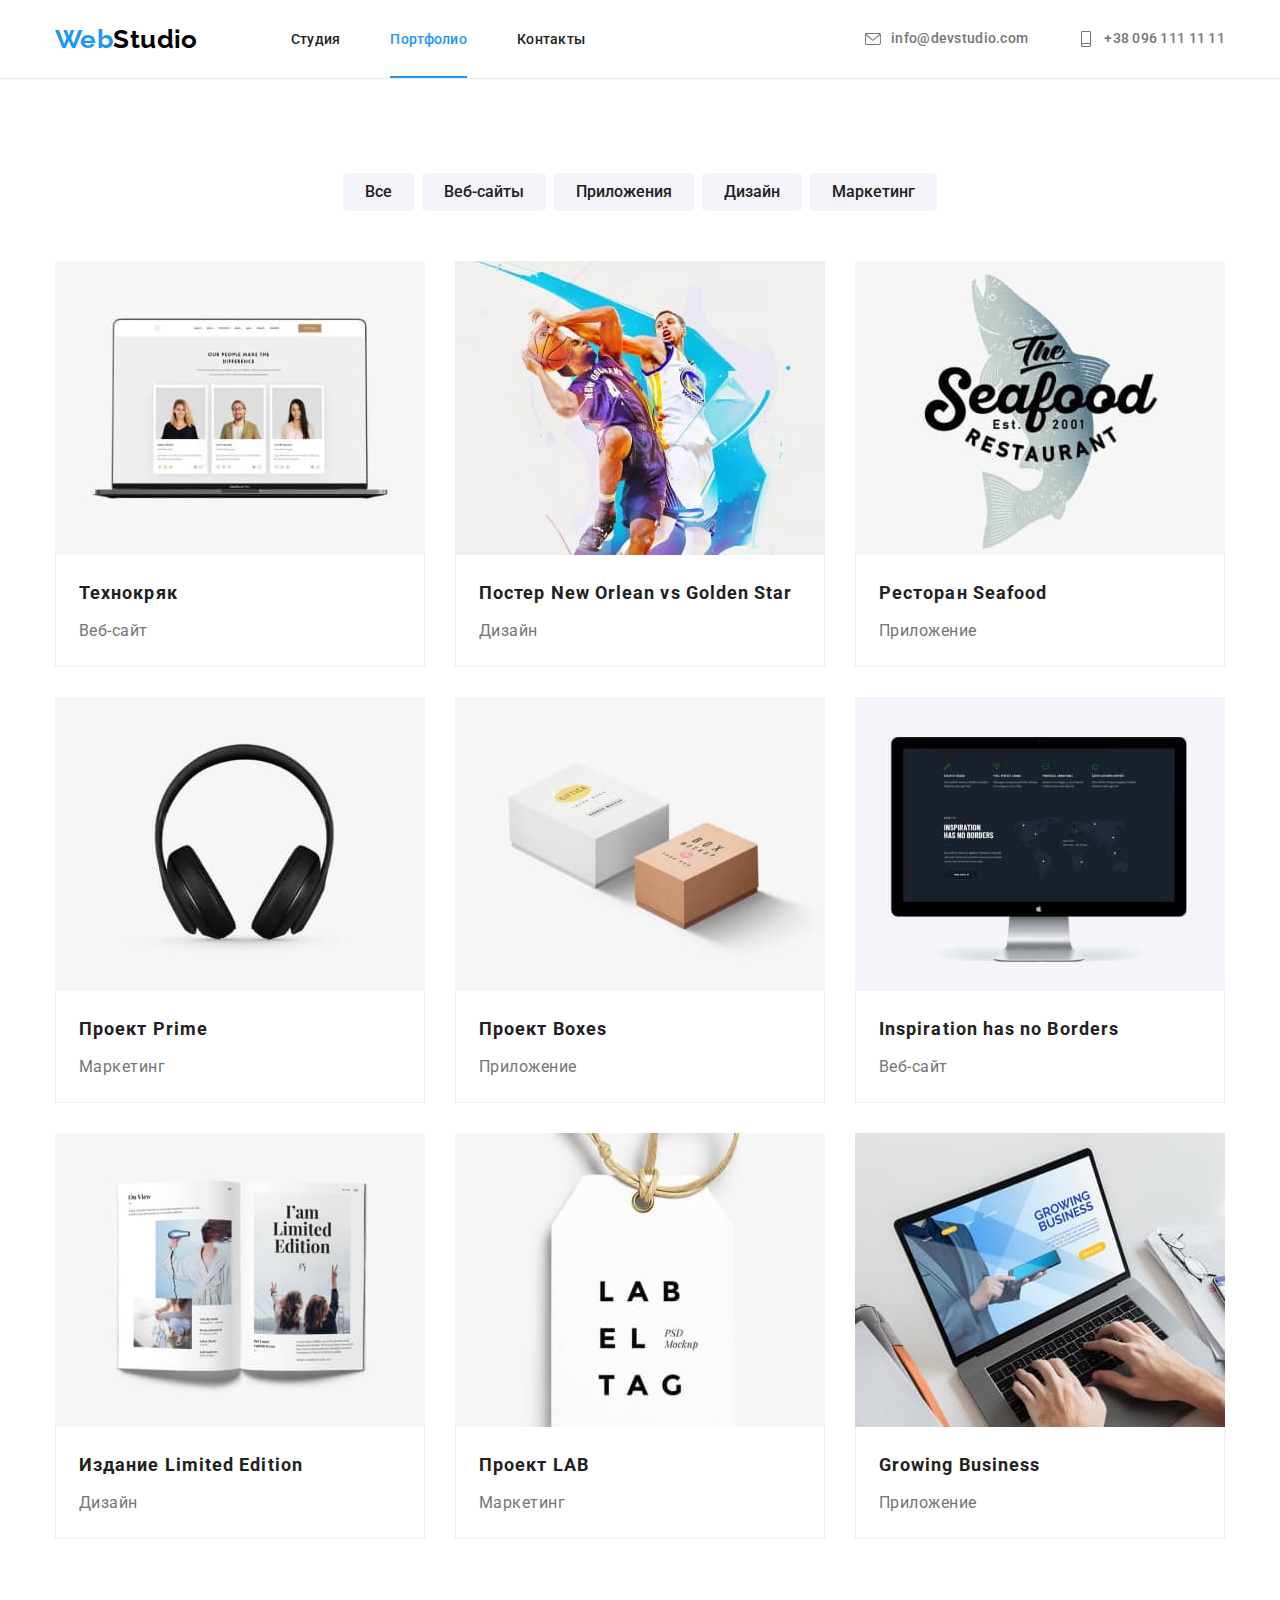
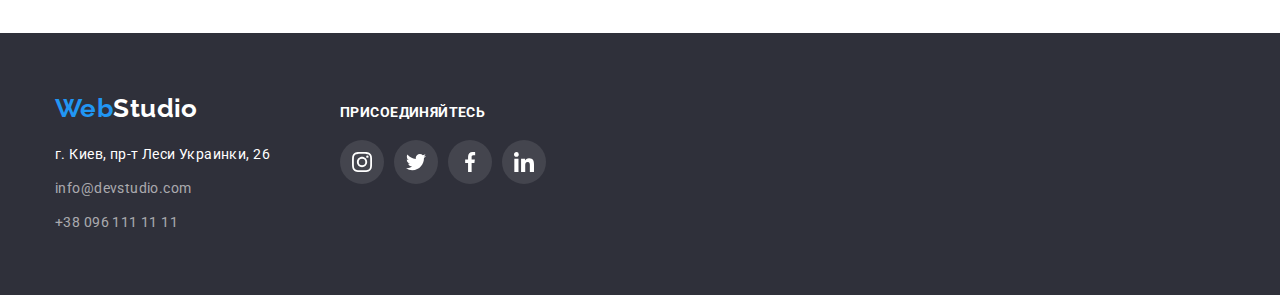
==== commit 7b587118: "Update portfolio.html" ====
--- a/portfolio.html
+++ b/portfolio.html
@@ -303,7 +303,7 @@
                 aria-label="twitter"
               >
                 <svg class="footer-icon" width="20" height="20">
-                  <use href="./images/icons/symbol-defs.svg#twittter"></use>
+                  <use href="./images/icons/symbol-defs.svg#twitter"></use>
                 </svg>
               </a>
             </li>
--- a/css/style.css
+++ b/css/style.css
@@ -377,6 +377,7 @@
     0px 2px 1px rgba(0, 0, 0, 0.2);
   border-radius: 0px 0px 4px 4px;
 }
+/* ================================================================================== */
 
 /* socialmedia */
 
@@ -733,8 +734,9 @@
   width: 528px;
   height: 581px;
   background-color: var(--primary-bg-t-color);
-  box-shadow: 0px 1px 3px rgba(0, 0, 0, 0.12), 0px 1px 1px rgba(0, 0, 0, 0.14), 0px 2px 1px rgba(0, 0, 0, 0.2);
-border-radius: 4px;
+  box-shadow: 0px 1px 3px rgba(0, 0, 0, 0.12), 0px 1px 1px rgba(0, 0, 0, 0.14),
+    0px 2px 1px rgba(0, 0, 0, 0.2);
+  border-radius: 4px;
 }
 .close-btn {
   position: absolute;
@@ -754,9 +756,7 @@
   fill: currentColor;
 }
 
-.close-btn:hover .close-btn, 
+.close-btn:hover .close-btn,
 .close-btn:focus .close-btn {
   color: var(--accent-color);
 }
-
-
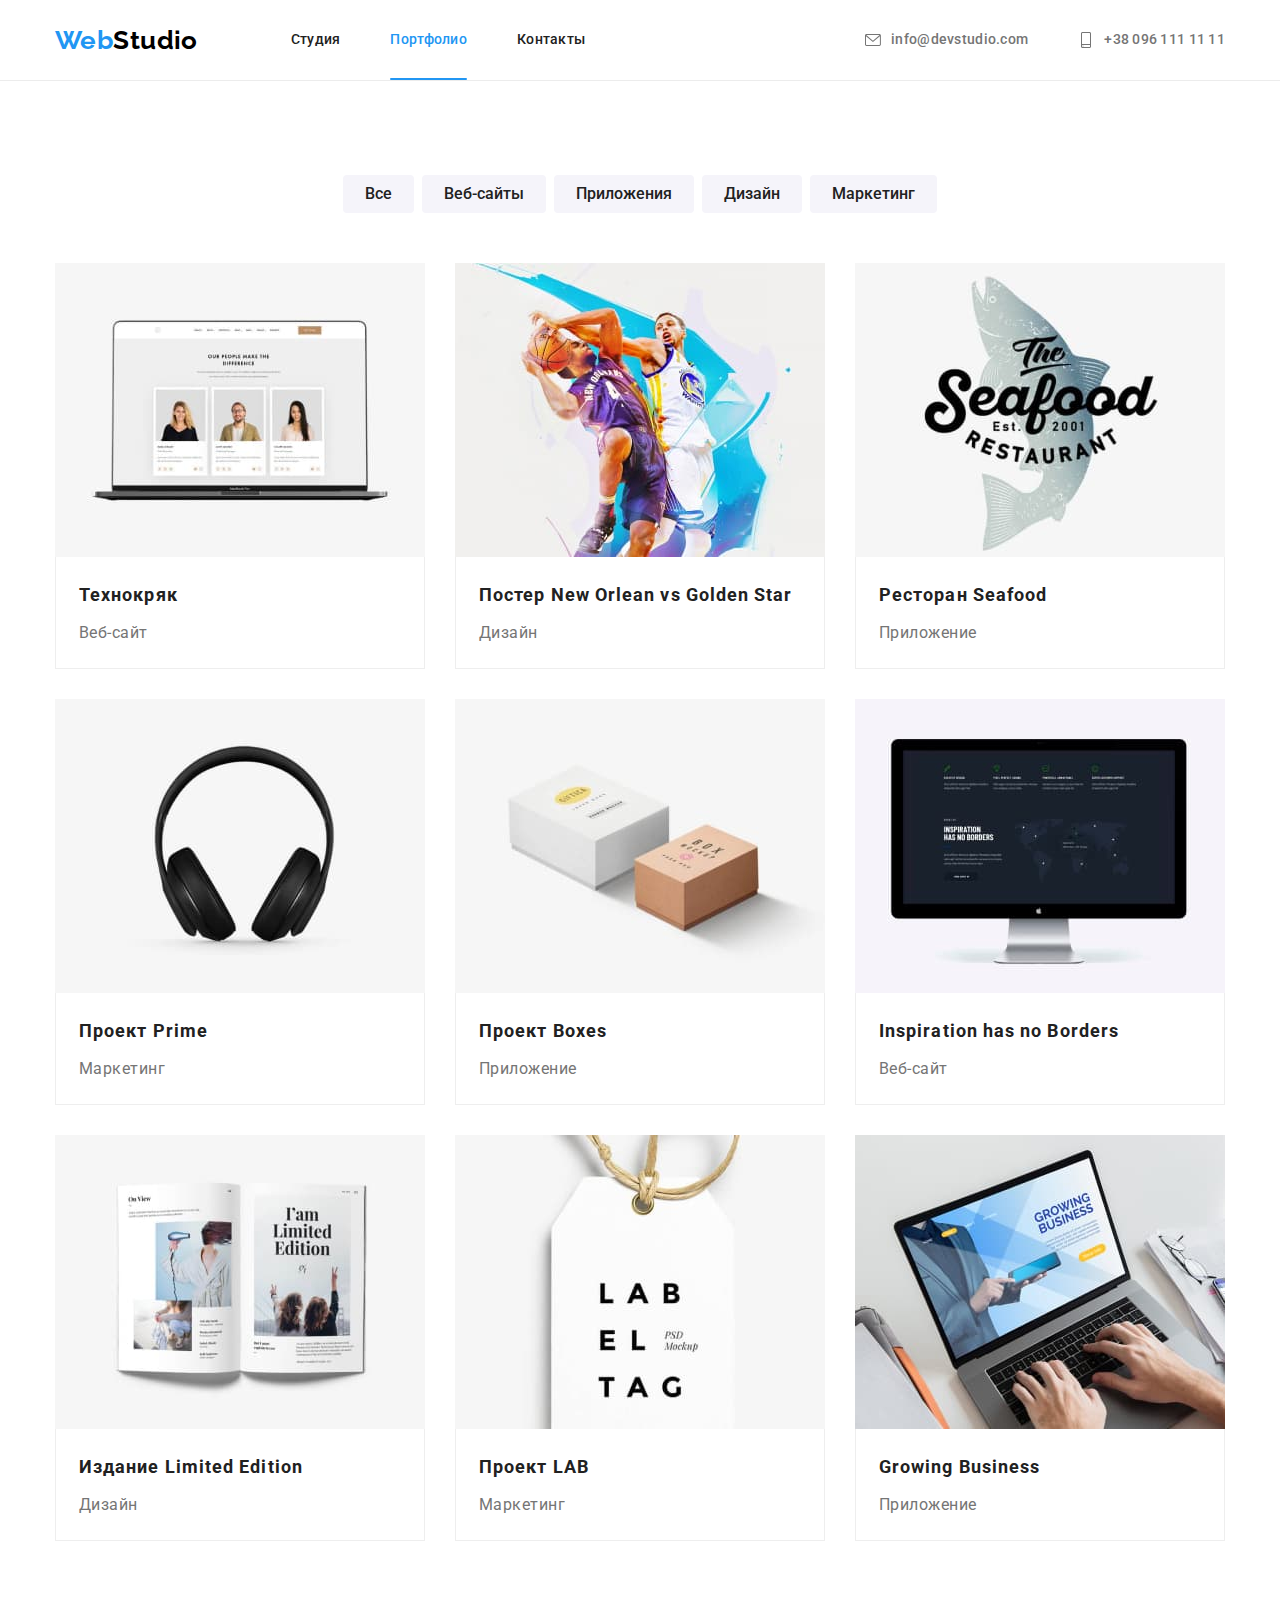
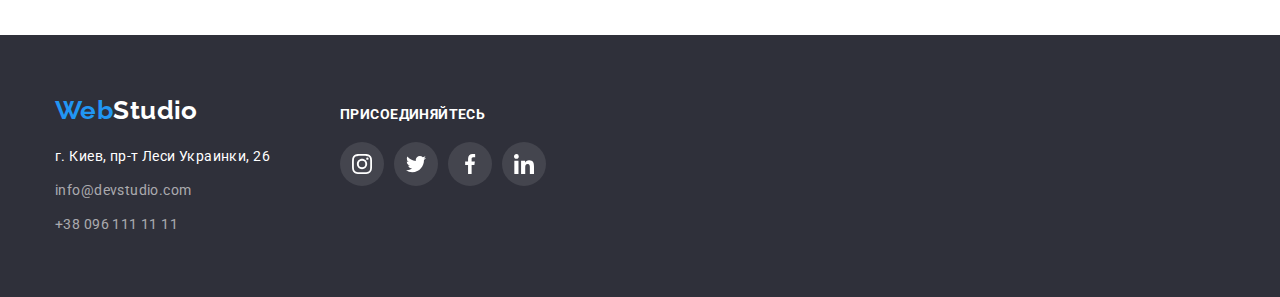
==== commit ccd6a90f: "cosmetic" ====
--- a/portfolio.html
+++ b/portfolio.html
@@ -16,6 +16,7 @@
     <link rel="stylesheet" href="./css/style.css" />
   </head>
   <body>
+
     <!--шапка сайта-->
     <header class="hat">
       <div class="container header-container">
@@ -57,8 +58,10 @@
         </ul>
       </div>
     </header>
+
     <!-- уникальная секция контента-->
     <main>
+      <!-- portfolio section -->
       <section class="section">
         <div class="container">
           <!-- скрытый заголовок-->
--- a/css/style.css
+++ b/css/style.css
@@ -134,6 +134,7 @@
 
 .logo > span {
   color: var(--accent-color);
+  transition: color 250ms cubic-bezier(0.4, 0, 0.2, 1);
 }
 
 /* site-nav */
@@ -149,7 +150,7 @@
   letter-spacing: 0.02em;
   text-decoration: none;
   padding-top: 32px;
-  padding-bottom: 30px;
+  padding-bottom: 32px;
   transition: color 250ms cubic-bezier(0.4, 0, 0.2, 1);
 }
 
@@ -174,6 +175,7 @@
   width: 100%;
   height: 2px;
   background-color: var(--accent-color);
+  border-radius: 2px;
 }
 
 .site-nav .link:hover,
@@ -194,7 +196,6 @@
   font-weight: 500;
   letter-spacing: 0.02em;
   transition: color 250ms cubic-bezier(0.4, 0, 0.2, 1);
-  /* color: var(--primary-color); */
 }
 
 .contact-icon {
@@ -546,6 +547,7 @@
 
 .page-footer .socialmedia-item {
   background-color: rgba(255, 255, 255, 0.1);
+  transition: background-color 250ms cubic-bezier(0.4, 0, 0.2, 1);
 }
 .footer-icon {
   display: block;
@@ -719,6 +721,7 @@
   width: 100%;
   height: 100%;
   background-color: rgba(0, 0, 0, 0.2);
+  transition: opacity 250ms cubic-bezier(0.4, 0, 0.2, 1);
 }
 
 .back-drop.is-hidden {
@@ -747,16 +750,20 @@
   align-items: center;
   width: 30px;
   height: 30px;
+  color: var(--logo-color-text);
   border-radius: 50%;
   border: 1px solid rgba(0, 0, 0, 0.1);
   background-color: var(--primary-bg-t-color);
+  transition: color 250ms cubic-bezier(0.4, 0, 0.2, 1);
+  cursor: pointer;
 }
 
 .close-icon {
+  display: block;
   fill: currentColor;
 }
 
-.close-btn:hover .close-btn,
-.close-btn:focus .close-btn {
+.close-btn:hover,
+.close-btn:focus {
   color: var(--accent-color);
 }
